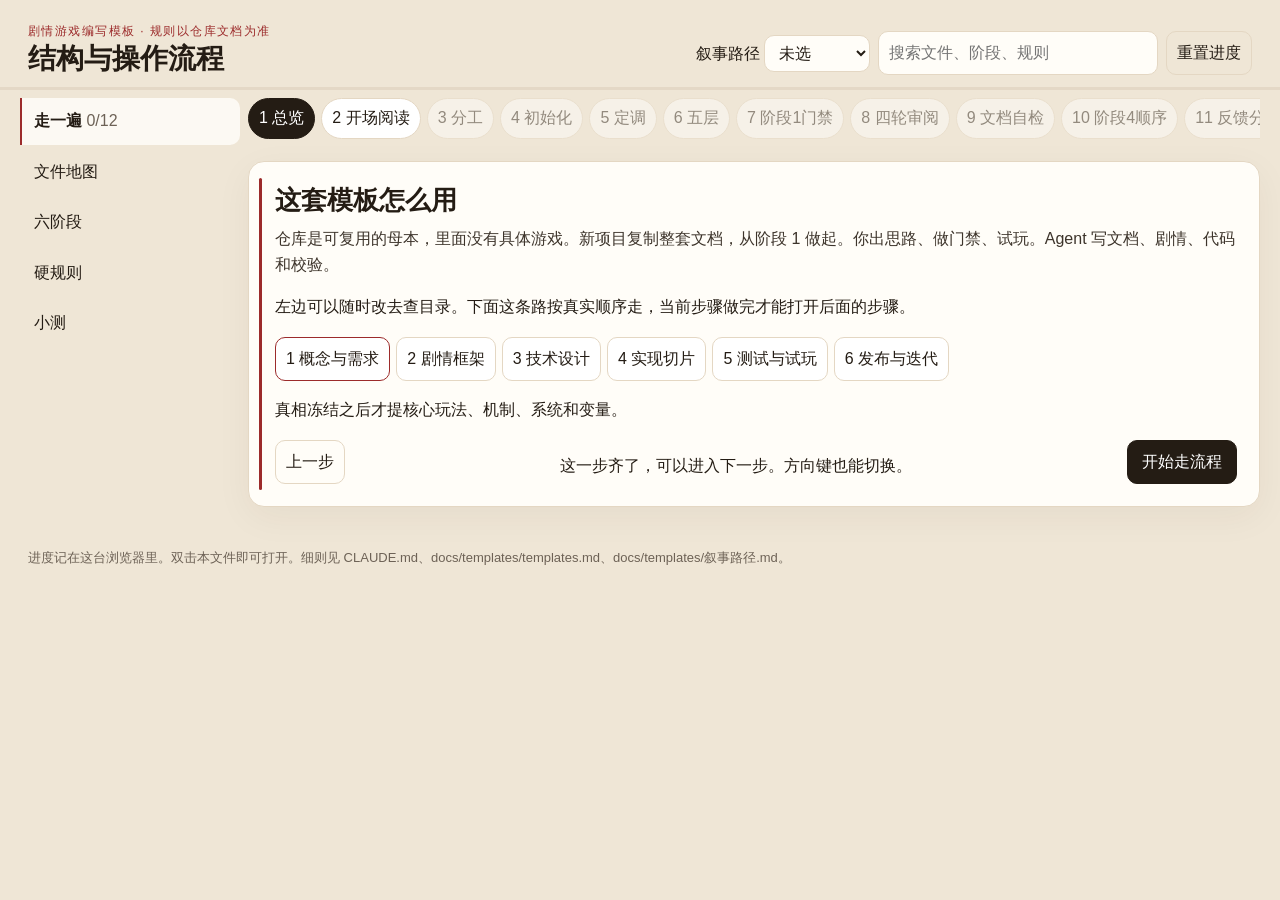
==== docs/workflow-guide.html @ 9aee067e "workflow-v2.11+v2.12+v3.0: 骨架图外置、审阅页裁决与母本引擎起步包 - v2.11 骨架图按叙事单位外置到 docs/skeleton/（ADR-0008） - v2.12 " ====
<!DOCTYPE html>
<html lang="zh-CN">
<head>
<meta charset="utf-8">
<meta name="viewport" content="width=device-width, initial-scale=1">
<title>编写模板 · 结构与操作流程</title>
<style>
  :root {
    --ink: #241c14;
    --muted: #6d6256;
    --red: #9c2b2b;
    --green: #1f4e46;
    --line: #e4d7c3;
    --paper: #fffdf8;
    --bg: #efe6d6;
    --bad: #f8ebe6;
    --ok: #e7f2ec;
  }
  * { box-sizing: border-box; }
  html { scroll-behavior: smooth; }
  body {
    margin: 0;
    color: var(--ink);
    font: 16px/1.65 "Segoe UI", "PingFang SC", "Microsoft YaHei", sans-serif;
    background: var(--bg);
  }
  button, input, select { font: inherit; color: inherit; }
  button { cursor: pointer; }
  :focus-visible { outline: 2px solid var(--red); outline-offset: 2px; }
  ::selection { background: #f0c9c2; }
  .app { min-height: 100vh; }
  header {
    display: flex; flex-wrap: wrap; gap: 16px 28px;
    align-items: flex-end; justify-content: space-between;
    padding: 22px 28px 12px;
  }
  .eyebrow { margin: 0; letter-spacing: .12em; font-size: 12px; color: var(--red); }
  h1 { margin: 0; font: 700 28px/1.2 "Palatino Linotype", "Songti SC", "SimSun", serif; }
  h2 { margin: 0 0 8px; font: 700 26px/1.3 "Palatino Linotype", "Songti SC", "SimSun", serif; }
  h3 { margin: 0 0 8px; font-size: 16px; }
  .tools { display: flex; flex-wrap: wrap; gap: 8px; align-items: center; position: relative; }
  .tools select, .tools input, .ghost, .map-tools input {
    background: var(--paper); border: 1px solid var(--line); border-radius: 10px; padding: 8px 10px;
  }
  .tools input { width: min(280px, 70vw); }
  .ghost { background: transparent; }
  #hits {
    position: absolute; right: 0; top: calc(100% + 6px); z-index: 5;
    width: min(420px, 86vw); background: var(--paper); border: 1px solid var(--line);
    border-radius: 12px; box-shadow: 0 12px 30px rgba(60,40,20,.08); padding: 6px;
  }
  #hits button { display: block; width: 100%; text-align: left; border: 0; background: transparent; border-radius: 8px; padding: 8px 10px; }
  #hits button:hover { background: #f6efe4; }
  #hits small { display: block; color: var(--muted); }
  .bar { height: 3px; background: #e4d8c6; }
  .bar > span { display: block; height: 100%; width: 0; background: var(--red); transition: width .3s ease; }
  .shell { display: grid; grid-template-columns: 220px 1fr; gap: 8px; padding: 8px 20px 40px; }
  nav { position: sticky; top: 8px; align-self: start; display: flex; flex-direction: column; gap: 4px; }
  nav button {
    text-align: left; background: transparent; border: 0; border-left: 2px solid transparent;
    padding: 10px 12px; border-radius: 0 10px 10px 0;
  }
  nav button.on { border-left-color: var(--red); background: rgba(255,253,248,.85); font-weight: 650; }
  nav button span { color: var(--muted); font-weight: 400; }
  main { min-width: 0; }
  .sheet {
    background: var(--paper); border: 1px solid var(--line); border-radius: 16px;
    padding: 22px 22px 22px 26px; position: relative;
    box-shadow: 0 10px 36px rgba(60,40,20,.05);
  }
  .sheet:before {
    content: ""; position: absolute; left: 10px; top: 16px; bottom: 16px; width: 3px;
    background: var(--red); border-radius: 2px;
  }
  .lead { color: #3d342b; margin-top: 0; }
  .pills { display: flex; gap: 6px; overflow: auto; padding-bottom: 8px; margin: 0 0 14px; }
  .pills button, .filters button, .mini {
    border: 1px solid var(--line); background: #fff; border-radius: 999px; padding: 6px 10px; white-space: nowrap;
  }
  .pills button.on { background: var(--ink); color: #fff; border-color: var(--ink); }
  .pills button.done { border-color: var(--green); }
  .pills button.lock { opacity: .45; }
  .board, .map, .phase, .route, .prio { display: grid; gap: 12px; }
  .board { grid-template-columns: repeat(3, 1fr); }
  .map { grid-template-columns: minmax(240px, 340px) 1fr; align-items: start; }
  .phase { grid-template-columns: 180px 1fr; align-items: start; }
  .route { grid-template-columns: 200px repeat(5, 1fr); }
  .prio { grid-template-columns: repeat(3, 1fr); }
  .col, .file-card, .detail, .round, .layer, .path, .rule, .qcard {
    border: 1px solid var(--line); border-radius: 12px; padding: 12px; background: #fff;
  }
  .col { min-height: 180px; }
  .col.over { outline: 2px dashed var(--red); }
  .chip { border: 1px dashed var(--line); border-radius: 10px; padding: 8px; margin: 8px 0; background: #fffdf8; }
  .chip.bad { background: var(--bad); border-style: solid; border-color: #e3b2a8; }
  .chip.ok { background: var(--ok); border-style: solid; border-color: #b7d4c8; }
  .chip p { margin: 0 0 6px; }
  .why { color: var(--red); font-size: 13px; }
  .paths { display: grid; grid-template-columns: repeat(3, 1fr); gap: 10px; }
  .path { text-align: left; width: 100%; }
  .path.on { border-color: var(--red); box-shadow: inset 0 0 0 1px var(--red); }
  .path b { display: block; font: 700 18px/1.3 "Palatino Linotype", "Songti SC", serif; margin-bottom: 4px; }
  .muted, small { color: var(--muted); }
  .row { display: flex; flex-wrap: wrap; gap: 8px; align-items: center; }
  .primary, .mini.on {
    background: var(--ink); color: #fff; border: 1px solid var(--ink); border-radius: 10px; padding: 8px 14px;
  }
  .primary:disabled { opacity: .4; cursor: not-allowed; }
  .foot { display: flex; justify-content: space-between; gap: 12px; align-items: center; margin-top: 16px; }
  .hint { margin: 8px 0 0; min-height: 1.6em; }
  .layers { display: flex; flex-direction: column; gap: 8px; margin: 12px 0; }
  .layer { display: grid; grid-template-columns: 1fr auto; gap: 8px; align-items: center; }
  .layer.lock { opacity: .55; }
  .layer.done { background: var(--ok); }
  .seal {
    width: 92px; height: 92px; border: 3px solid var(--red); color: var(--red); border-radius: 50%;
    display: flex; align-items: center; justify-content: center; font-weight: 800; letter-spacing: .14em;
    transform: rotate(-12deg); margin-left: auto;
  }
  .spine { display: flex; flex-direction: column; gap: 6px; }
  .spine button { text-align: left; border-radius: 10px; border: 1px solid var(--line); background: #fff; padding: 8px 10px; }
  .spine button.on { background: var(--ink); color: #fff; }
  pre, code { font-family: Consolas, "Cascadia Mono", monospace; font-size: 13px; }
  pre { background: #241c14; color: #f6efe4; padding: 12px; border-radius: 10px; overflow: auto; }
  .filebtn { display: block; width: 100%; text-align: left; border: 0; background: transparent; padding: 6px 4px; border-radius: 8px; }
  .filebtn.on { background: #f6efe4; }
  .group { margin-top: 8px; }
  .group > button { background: transparent; border: 0; padding: 4px 0; font-weight: 700; }
  ul { margin: 8px 0; padding-left: 1.2em; }
  .check { display: flex; gap: 8px; align-items: flex-start; margin: 8px 0; }
  .filters { display: flex; flex-wrap: wrap; gap: 6px; margin: 8px 0; }
  .filters button.on { background: var(--ink); color: #fff; }
  .rule { margin: 8px 0; }
  .rule button.head { width: 100%; text-align: left; background: transparent; border: 0; padding: 0; font-weight: 700; }
  .opt { display: block; width: 100%; text-align: left; margin: 6px 0; border-radius: 10px; border: 1px solid var(--line); background: #fff; padding: 8px 10px; }
  .opt.pick-ok { background: var(--ok); border-color: #b7d4c8; }
  .opt.pick-bad { background: var(--bad); border-color: #e3b2a8; }
  .peek { display: flex; flex-wrap: wrap; gap: 6px; }
  .peek button { border-radius: 10px; border: 1px solid var(--line); background: #fff; padding: 8px 10px; }
  .peek button.on { border-color: var(--red); }
  footer { padding: 0 28px 28px; color: var(--muted); font-size: 13px; }
  @media (max-width: 900px) {
    .shell, .board, .map, .phase, .route, .paths, .prio { grid-template-columns: 1fr; }
    nav { position: static; flex-direction: row; overflow: auto; }
    nav button { border-left: 0; border-bottom: 2px solid transparent; white-space: nowrap; }
    nav button.on { border-bottom-color: var(--red); }
  }
  @media (prefers-reduced-motion: reduce) {
    * { scroll-behavior: auto !important; transition: none !important; }
  }
</style>
</head>
<body>
<div class="app">
  <header>
    <div>
      <p class="eyebrow">剧情游戏编写模板 · 规则以仓库文档为准</p>
      <h1>结构与操作流程</h1>
    </div>
    <div class="tools">
      <label>叙事路径
        <select id="path">
          <option value="">未选</option>
          <option value="fixed">固定分支</option>
          <option value="open">开放世界</option>
          <option value="hybrid">混合型</option>
        </select>
      </label>
      <input id="q" type="search" placeholder="搜索文件、阶段、规则" autocomplete="off" aria-label="搜索">
      <div id="hits" hidden></div>
      <button class="ghost" id="reset" type="button">重置进度</button>
    </div>
  </header>
  <div class="bar" aria-hidden="true"><span id="bar"></span></div>
  <div class="shell">
    <nav aria-label="页面">
      <button type="button" data-view="walk">走一遍 <span id="walk-progress"></span></button>
      <button type="button" data-view="map">文件地图</button>
      <button type="button" data-view="phases">六阶段</button>
      <button type="button" data-view="rules">硬规则</button>
      <button type="button" data-view="quiz">小测</button>
    </nav>
    <main id="stage"></main>
  </div>
  <footer>进度记在这台浏览器里。双击本文件即可打开。细则见 CLAUDE.md、docs/templates/templates.md、docs/templates/叙事路径.md。</footer>
</div>
<noscript>
  <p>脚本关闭时仍可记住主干：复制仓库后先做初始化清单，再按「定调 → 真相 → 谜面 → 机制 → 系统 → 结局」过阶段 1，然后骨架四轮审阅、文档自检、技术设计、垂直切片、校验试玩、发布。剧情放 story/，引擎用母本预置的 engine.js（零构建，双击 index.html 即玩）。</p>
</noscript>
<script>
(function () {
  var KEY = "story-template-guide-v1";
  var STEPS = [
    { id: "intro", name: "总览" },
    { id: "boot", name: "开场阅读" },
    { id: "roles", name: "分工" },
    { id: "init", name: "初始化" },
    { id: "tone", name: "定调" },
    { id: "layers", name: "五层" },
    { id: "gate1", name: "阶段1门禁" },
    { id: "rounds", name: "四轮审阅" },
    { id: "audit", name: "文档自检" },
    { id: "build", name: "阶段4顺序" },
    { id: "route", name: "反馈分流" },
    { id: "close", name: "收尾" },
    { id: "done", name: "走完" }
  ];
  var BOOT = ["先读 CLAUDE.md", "再读 docs/00-project-state.md", "再读最近 1–3 篇会话日志", "最后只打开这次任务用到的文件"];
  var ROLE_ITEMS = [
    { id: "idea", text: "出思路，做门禁决策", who: "user" },
    { id: "play", text: "试玩，按「版本 / 喜欢 / 问题 / 期望 / 优先级」给反馈", who: "user" },
    { id: "gate", text: "确认草案之后才放行下一阶段", who: "user" },
    { id: "doc", text: "写文档、剧情文件，定制母本引擎", who: "agent" },
    { id: "val", text: "跑校验，记 ADR 和会话日志", who: "agent" },
    { id: "draft", text: "交草案、自评、门禁清单和待确认问题", who: "agent" }
  ];
  var INIT = [
    { id: "a", text: "删掉模板自带的会话日志和 ADR" },
    { id: "b", text: "按模板重置 docs/00-project-state.md" },
    { id: "c", text: "重置 CHANGELOG，只留一行「基于某版工作流模板初始化」" },
    { id: "d", text: "清空 memory/index.json。story、lore、src、tests 不留模板内容。skeleton 和 reviews 先不预填，review-board.html 留着" },
    { id: "e", text: "做完后删掉 CLAUDE.md 头部指向初始化清单的那句。dev / build 命令等阶段 3 再填" },
    { id: "f", text: "路径选定后再裁剪文档，只留所选路径。审阅、自检、审阅页那一节保留" },
    { id: "g", text: "重新 git init。母本的提交历史和标签不带走" }
  ];
  var PATHS = {
    fixed: { name: "固定分支", fit: "漏斗：前期探索，中期收束，后期集中 3–5 个结局。", use: "适合强因果、层层揭谜。", risk: "要盯住分支爆炸和忘了回收的伏笔。", scale: "首版 3 章 × 每章 15–20 节点，单周目 20–40 分钟。", extra: "阶段 2 交蓝图索引、分章骨架和伏笔台账。公共脊柱走完四轮。" },
    open: { name: "开放世界", fit: "区域网络。主线横穿各区，区域内自由走。", use: "适合能被到处观测的世界规则。", risk: "要盯住区域长得太像，以及图变成放射形或一条走廊。", scale: "首版 2–4 区域 × 每区域 15–30 节点，另加贯穿主线，单周目 40–60 分钟。", extra: "先写区域方案。骨架过目走第 3–4 轮。先用占位节点把全图走通。" },
    hybrid: { name: "混合型", fit: "固定分支骨架，加上可以慢慢打开的区域。", use: "适合主线因果清楚，同时又有几块能单独探索的地方。", risk: "骨架上的机制要先够用。不够时回到阶段 1 补派生，区域里另起机制会把设定拆散。", scale: "骨架按固定分支的默认规模，首批 1–2 个扩展区。", extra: "先让公共脊柱走完四轮，并标出扩展地图。区域卡要写明从哪个骨架节点长出来。" }
  };
  var FIT = {
    fixed: "真相若必须靠四处走动才能成立，固定分支会把这种观测收窄。两条都算结论：要么真相本来就是强因果，要么你接受这个风险并写进概念圣经。",
    open: "真相若是强线性、靠反转揭晓，玩家可能先走到终点。两条都算结论：要么真相适合被到处看到，要么你接受这个风险并写进概念圣经。",
    hybrid: "主线保持因果链，区域是切片。扩展时若骨架机制撑不住，回到阶段 1 补上派生来源。"
  };
  var LAYERS = [
    { id: "truth", name: "真相", text: "作者视角把因果讲完：实际发生了什么、谁在运作、什么被盖住。摘要 3–5 句。这一层冻结之后，才谈玩法。" },
    { id: "mystery", name: "谜面", text: "玩家以什么身份进来，开局知道什么、不知道什么，表象怎样误导。" },
    { id: "mech", name: "机制", text: "核心循环一句话。每条机制注明派生自真相的哪一要素。三个设计支柱都要能追溯回去。" },
    { id: "sys", name: "系统", text: "属性、好感、线索、时间、资源里，只留真正服务循环的。每个系统一句话理由，明确不做的也写上。" },
    { id: "end", name: "结局", text: "每个结局和真相是什么关系：揭露、共谋、误解或逃离。写上依赖哪些变量。" }
  ];
  var PHASES = [
    { id: 1, name: "概念与需求", out: ["docs/01-requirements.md 约束和决策索引", "docs/02-concept-bible.md 卖点、真相、支柱、结局"], say: "真相冻结之后才提核心玩法、机制、系统和变量。", gates: [
      { id: "sell", text: "能用一句话说清卖点" },
      { id: "order", text: "真相先于谜面和机制冻结" },
      { id: "pillar", text: "三个支柱都有剧情机制，且能追溯到真相" },
      { id: "path", text: "叙事路径已定，适配校验写进概念圣经" },
      { id: "bound", text: "内容边界写明" }
    ]},
    { id: 2, name: "剧情框架", out: ["docs/03-story-blueprint.md 只留结构合同", "docs/skeleton/ 节拍、职责、遭遇、装配", "story/variables.js 与 endings.js", "自检通过后才落地的剧情文件"], say: "这一阶段只定结构。正文留到阶段 4，实体长述留在 lore 卡。", gates: [
      { id: "reach", text: "结局都可达，没有死路和孤岛" },
      { id: "loop", text: "变量都有来源、变化、用途、结局条件" },
      { id: "choice", text: "关键选择有看得见的后果" },
      { id: "pace", text: "单周目节奏落在默认带宽里" },
      { id: "review", text: "四轮审阅定稿" },
      { id: "audit", text: "文档自检通过后才写剧情文件" }
    ]},
    { id: 3, name: "技术设计", out: ["docs/04-tech-design.md（含母本引擎定制：可选机制挂载、元字段、存档键）", "按本项目扩展 tests/story-validation/validate.js", "CLAUDE.md 里补上 dev / build 命令（零构建范式可省）"], say: "引擎用母本预置件，本阶段只做定制。架构要盖住数据流、存档版本和旧档迁移、部署步骤。大型依赖先确认再用。", gates: [
      { id: "arch", text: "架构图盖住产出清单和数据流" },
      { id: "schema", text: "引擎定制项逐一落点，校验脚本能跑通本项目剧情文件" },
      { id: "deploy", text: "部署平台和步骤已点名" },
      { id: "deps", text: "没有未经确认的大型依赖" }
    ]},
    { id: 4, name: "实现切片", out: ["docs/05-style-guide.md", "index.html / style.css 换肤定制", "一个可玩的垂直切片"], say: "顺序是：文档自检、冻结文风、换肤定制、做切片、试玩，然后再扩展。引擎不重写。", gates: [
      { id: "style", text: "文风指南已冻结" },
      { id: "slice", text: "垂直切片可玩" },
      { id: "cycle", text: "核心循环成立：阅读、选择、状态变化、新信息、再选择" }
    ]},
    { id: 5, name: "测试与试玩", out: ["tests/reports/ 里的校验记录", "按 P0 / P1 / P2 分流的反馈"], say: "校验全过，试玩没有逻辑断裂，再进入发布。", gates: [
      { id: "green", text: "自动校验全部通过" },
      { id: "p", text: "没有未处理的 P0 和 P1" },
      { id: "play", text: "试玩没有逻辑断裂" }
    ]},
    { id: 6, name: "发布与迭代", out: ["部署链接", "CHANGELOG.md", "冻结版本的 git 标签"], say: "新章节、新区域、新结局或新系统发布之后，回到阶段 5 收集反馈。", gates: [
      { id: "url", text: "部署链接可用" },
      { id: "log", text: "CHANGELOG 已更新" },
      { id: "tag", text: "该打的版本标签已打" }
    ]}
  ];
  var PATH_NOTE = {
    fixed: { 2: "另外要有伏笔台账 story/foreshadow.js。结局阈值先用图遍历算出单周目判据上限，再定数字。", 3: "校验脚本要能产出伏笔回收矩阵。", 4: "按章扩写。每章先出场景表，再写正文。埋下伏笔的当下就登记。", 5: "额外核对：每条伏笔有回收或显式红鲱鱼；选择注释和变量表一致；单周目判据上限不低于结局阈值。", 6: "新章节发布后回到阶段 5。" },
    open: { 2: "每区一份区域方案。图要先联通：死链 0、死胡同 0、连通块核心 1、核心区环秩至少 2。", 3: "写明全局触发器、过夜分支、位置三级（区域 / 地点 / 精确位置）。审计脚本以加载入口为文件清单，不把文件名写死。", 4: "按区域四步走：定位、骨架、主线、迭代。新区域要同时补上时间或过夜分支。", 5: "额外核对区域可达、占位 stub 有登记、过夜触发器覆盖已实装区域、差异矩阵和内容一致。", 6: "逐区扩展，每区发布后回到阶段 5。" },
    hybrid: { 2: "骨架先过固定分支的门禁，并在蓝图里留下扩展地图。区域遭遇写入 skeleton/region-名.md。", 3: "先满足固定分支的技术点。区域打开之后再补地图感知。", 4: "先完成骨架，再逐区走开放世界的四步。", 5: "骨架过固定分支清单，每个已扩展区域过开放世界清单。", 6: "区域扩展按混合型规则逐区进行，发布后回到阶段 5。" }
  };
  var ROUNDS = [
    { id: "r1", name: "第 1 轮 · 节拍条", pack: "6–8 拍。每拍两行：玩家在干什么；这一拍怕的是哪一件事。", choices: [
      { id: "b", ok: false, text: "把这一拍写成可以上线的正文", why: "正文属于阶段 4。这一轮只看拍的长短，以及相邻两拍是不是在怕同一件事。" },
      { id: "a", ok: true, text: "哪一拍过长、过短，或和邻拍怕的是同一件事", why: "对。本轮只判断节拍。" }
    ]},
    { id: "r2", name: "第 2 轮 · 职责表", pack: "地点一行职责，角色一行槽位，注明挂在哪一拍。角色不写小传。", choices: [
      { id: "a", ok: true, text: "删掉此人之后哪一拍会空；空不了就删掉这个槽位", why: "对。这一轮只判断职责还在不在。" },
      { id: "b", ok: false, text: "补全这个角色的身世小传", why: "小传不进骨架。实体长述以后写在 lore 卡。" }
    ]},
    { id: "r3", name: "第 3 轮 · 遭遇卡", pack: "一次一张：节拍、地点、槽位、一个决定、两个选项各改哪个变量。规则用编号引用。", choices: [
      { id: "b", ok: false, text: "把世界规则全文抄进这张卡", why: "规则全文在概念圣经或 lore。骨架只引用编号。" },
      { id: "a", ok: true, text: "留下、删掉、换到别的拍，或改这个决定的方向", why: "对。本轮只判断这张卡的去留和决定方向。" }
    ]},
    { id: "r4", name: "第 4 轮 · 装配核对", pack: "确认过的卡写进该章或该区的装配图。跨章、跨区的边写进 skeleton/index.md。", choices: [
      { id: "b", ok: false, text: "重新讨论一句话卖点", why: "卖点属于阶段 1。这一轮只核对装配有没有装错。" },
      { id: "a", ok: true, text: "哪张卡装错了拍，哪条选择和已经确认的卡不一致", why: "对。本轮只做装配核对。" }
    ]}
  ];
  var ORDER_OK = ["doc", "style", "engine", "slice", "play", "expand"];
  var ORDER_LABEL = {
    doc: "文档自检（叙事路径.md §6.2）",
    style: "冻结文风指南",
    engine: "换肤定制引擎",
    slice: "做首个垂直切片",
    play: "你来试玩",
    expand: "再扩展章节或区域"
  };
  var ROUTES = [
    { id: "a", text: "卖点一句话说不清", stage: "1" },
    { id: "b", text: "第二章的选择看不出后果", stage: "2" },
    { id: "c", text: "存档要不要多槽位，设计还没定", stage: "3" },
    { id: "d", text: "对白口吻和文风指南不一致", stage: "4" },
    { id: "e", text: "校验报告里有死路节点", stage: "5" },
    { id: "f", text: "想把首版从 3 章加到 8 章", stage: "1" }
  ];
  var PRIOS = [
    { id: "a", text: "选项点了没有反应，这一章进行不下去", p: "P0", say: "P0 马上修。" },
    { id: "b", text: "这一章偏拖，但能玩完，本轮应该改", p: "P1", say: "P1 放进当前这一轮。" },
    { id: "c", text: "希望以后能看一张历程图鉴", p: "P2", say: "P2 记进待办。" }
  ];
  var LEVELS = [
    { name: "L0 风味", desc: "只改说法。状态不变，后面的路也不变。" },
    { name: "L1 即时", desc: "当场有反馈。离开这个节点就不留痕。" },
    { name: "L2 变量", desc: "改一个变量。变量表里写上来源、变化、用途、结局条件。" },
    { name: "L3 解锁", desc: "后面有一段内容因为这次选择才出现。" },
    { name: "L4 结局", desc: "这次选择参与结局分歧。" }
  ];
  var LOOPS = [
    { id: "src", name: "来源", desc: "哪个节点、哪次选择让它出现。" },
    { id: "chg", name: "变化", desc: "onEnter 直改或 { set / add / mul }，登记进 changes 节点列表。" },
    { id: "use", name: "用途", desc: "后面哪段剧情会读它。" },
    { id: "end", name: "结局条件", desc: "endings.js 里哪条结局用它做判断。" }
  ];
  var RULES = [
    { id: "split", title: "剧情和引擎分开", body: "剧情放在 story/ 的 .js 对象字面量里，按章、幕或区域分文件。引擎只解析和运行。节点可以有行内注释和少量路由函数，数据仍要能被校验脚本加载。" },
    { id: "order", title: "先概念，再结构，后文本", body: "结构没冻结，不扩写全文。阶段 1 内部先真相，后玩法。" },
    { id: "slice", title: "先做一个能玩的切片", body: "固定分支和混合型先做第一章骨架。开放世界先做一个区域。核心循环成立之后再扩展。" },
    { id: "gate", title: "每阶段都有门禁", body: "Agent 交草案、自评、门禁清单和待确认问题。你确认之后才进入下一阶段。" },
    { id: "route", title: "反馈按阶段分流", body: "概念和范围回阶段 1，结构调整回阶段 2，系统交互回阶段 3，对白回阶段 4，漏洞和校验回阶段 5。一次反馈改一处，不把几层混在同一次修改里。" },
    { id: "id", title: "节点只写实体 ID", body: "角色、地点写成 char_xx、loc_xx。展示名放在实体卡或 characters.js。" },
    { id: "log", title: "改动写进 CHANGELOG", body: "每次修改更新 CHANGELOG.md。冻结版本打 git 标签，例如 v0.1-concept。" },
    { id: "draft", title: "新设定先标 draft", body: "你确认之后升为 frozen。和已经冻结的设定冲突时停下，列出冲突表，由你裁决，裁决记入 ADR。" },
    { id: "budget", title: "CLAUDE.md 保持短", body: "上限大约 150 行。新规则写进 docs/，总纲里留一行指针。" }
  ];
  var FILES = [
    { id: "claude", path: "CLAUDE.md", group: "总纲", phases: ["all"], keys: "总纲 门禁 会话", what: "协作总纲。每会话开始先读。", more: "上限大约 150 行。阶段规则的细节在 docs/templates/。" },
    { id: "changelog", path: "CHANGELOG.md", group: "总纲", phases: ["all", "6"], keys: "版本", what: "每次修改都记一笔。", more: "新项目初始化时清空，只留一行基于哪一版模板。" },
    { id: "guide", path: "docs/workflow-guide.html", group: "总纲", phases: ["all"], keys: "说明页 本页", what: "就是现在这份说明。", more: "双击用浏览器打开。进度存在本地，不写回仓库。" },
    { id: "state", path: "docs/00-project-state.md", group: "阶段产出", phases: ["all"], keys: "状态 冻结", what: "当前阶段、版本、已冻结、待确认、下一步。", more: "会话开始要读，会话结束要写回。" },
    { id: "req", path: "docs/01-requirements.md", group: "阶段产出", phases: ["1"], keys: "需求 定调", what: "只放约束和决策索引。", more: "设计正文放进概念圣经，同一设定只留一个主文件。" },
    { id: "bible", path: "docs/02-concept-bible.md", group: "阶段产出", phases: ["1"], keys: "真相 支柱 卖点", what: "概念圣经。真相摘要放在篇首。", more: "含叙事路径和真相适配校验的结论。" },
    { id: "blue", path: "docs/03-story-blueprint.md", group: "阶段产出", phases: ["2"], keys: "蓝图 结构合同", what: "阶段 2 的结构合同。", more: "节拍、职责、遭遇、装配图不写在这里，它们在 docs/skeleton/。" },
    { id: "tech", path: "docs/04-tech-design.md", group: "阶段产出", phases: ["3"], keys: "架构 存档", what: "架构、数据模型、母本引擎定制、界面、存档、部署、测试策略。", more: "存档要写格式版本号和旧档怎么迁移；引擎定制含挂载、元字段、存档键。" },
    { id: "style", path: "docs/05-style-guide.md", group: "阶段产出", phases: ["4"], keys: "文风 对白", what: "一页文风指南。扩写和换会话续写都按它对齐。", more: "阶段 4 扩写正文之前冻结。" },
    { id: "skel-i", path: "docs/skeleton/index.md", group: "骨架与审阅", phases: ["2"], keys: "跨章 跨区", what: "只记跨章或跨区的边。", more: "出现第一条跨单位跳转时才建。单位内部的跳转留在各章、各区自己的装配图。" },
    { id: "skel-ch", path: "docs/skeleton/chN-短名.md", group: "骨架与审阅", phases: ["2"], keys: "节拍 职责 遭遇 装配", what: "固定分支的一章，或混合型公共脊柱的一章。", more: "四段都写：节拍条、职责表、遭遇卡、装配图。N 和剧情文件的章号一致。" },
    { id: "skel-r", path: "docs/skeleton/region-名.md", group: "骨架与审阅", phases: ["2"], keys: "区域骨架", what: "开放世界或混合型扩展区的遭遇和装配。", more: "定位和差异声明留在区域方案。这个区若有自己的公共脊柱，四段都写。" },
    { id: "tpl", path: "docs/templates/templates.md", group: "骨架与审阅", phases: ["all"], keys: "模板 节点 schema 变量", what: "共享模板：状态、日志、ADR、节点、变量、结局、初始化清单、引擎接口。", more: "推进一律 choices：单选项即线性，多选项同目标是风味；无 choices 即终点。" },
    { id: "narr", path: "docs/templates/叙事路径.md", group: "骨架与审阅", phases: ["all"], keys: "开放世界 固定分支 混合 四轮 自检", what: "三条叙事路径在阶段 2–6 的单一规则来源。", more: "审阅、自检、审阅页在 §6，三条路径都保留。" },
    { id: "board", path: "docs/templates/review-board.html", group: "骨架与审阅", phases: ["2", "5"], keys: "审阅页 标注", what: "成批裁决的空壳。", more: "复制到 docs/reviews/ 再填 JSON。母本里这份壳要留着。" },
    { id: "reviews", path: "docs/reviews/", group: "骨架与审阅", phases: ["2", "5"], keys: "标注 json", what: "某一次审阅页和导出的标注。", more: "需要裁决的矛盾或剧情 bug 达到 3 条才生成。1–2 条在对话里问。" },
    { id: "regions", path: "docs/regions/区域方案-名.md", group: "骨架与审阅", phases: ["2"], keys: "入口契约 差异", what: "开放世界或混合型的单区方案。", more: "含定位、差异声明、入口契约。场景清单只留一行，指向骨架文件。" },
    { id: "adr", path: "docs/decisions/ADR-*.md", group: "骨架与审阅", phases: ["all"], keys: "决策 否决", what: "重要决策和被否决的方案。", more: "和冻结设定冲突时，裁决记在这里。" },
    { id: "sessions", path: "docs/sessions/", group: "骨架与审阅", phases: ["all"], keys: "会话日志", what: "一次会话做了什么、你拍了什么、还剩什么。", more: "文件名 YYYY-MM-DD-NN-主题.md。会话结束时写。" },
    { id: "index", path: "memory/index.json", group: "记忆", phases: ["all"], keys: "索引 实体", what: "实体 ID 指向文件、状态和摘要。", more: "先查索引再新建。同一设定只有一个主文件。" },
    { id: "lore", path: "lore/**/*.yaml", group: "记忆", phases: ["1", "4"], keys: "角色 地点 事件", what: "角色、地点、事件卡。设定变多时才建。", more: "阶段 5 会核对索引和卡的状态是否一致。" },
    { id: "vars", path: "story/variables.js", group: "剧情与代码", phases: ["2", "5"], keys: "变量 闭环 双层", what: "变量对账表。每项都要闭环。", more: "运行时初值在 00core.js 的 _variables，本表给校验对账。语义写在 desc，值域写 min / max。" },
    { id: "endings", path: "story/endings.js", group: "剧情与代码", phases: ["2", "5"], keys: "结局", what: "结局条件的唯一主文件。", more: "蓝图只做索引，条件不在蓝图里重写一遍。" },
    { id: "chars", path: "story/characters.js", group: "剧情与代码", phases: ["2"], keys: "角色名", what: "展示名和实体 ID 的对照。", more: "节点里写 char_xx。界面要显示的名字放在这里。" },
    { id: "fore", path: "story/foreshadow.js", group: "剧情与代码", phases: ["2", "4", "5"], keys: "伏笔 红鲱鱼", what: "固定分支和混合型的伏笔台账。", more: "埋下时登记，收回时改状态。刻意不回收的标 herring，并写明意图。" },
    { id: "nodes", path: "story/*.js", group: "剧情与代码", phases: ["2", "4"], keys: "节点 next choices", what: "剧情节点。自检通过之后才从骨架落地。", more: "允许行内注释：伏笔、选择影响、文件头结构图。" },
    { id: "engine", path: "engine.js · index.html · style.css", group: "剧情与代码", phases: ["3", "4"], keys: "引擎 起步包 零构建", what: "母本预置参考引擎（ADR-0010），源自 930 实战。", more: "零构建，双击 index.html 即玩。项目机制在 story 层实现，不改引擎核心；接口速查见 templates.md §14。" },
    { id: "val", path: "tests/story-validation/validate.js", group: "剧情与代码", phases: ["2", "3", "5"], keys: "校验 死路 节奏", what: "母本自带的校验：schema、图遍历、节奏粗检。", more: "阶段 2 起可以跑。阶段 3 按项目加规则。阶段 5 全量跑，并把报告放进 tests/reports/。" },
    { id: "mini", path: "tests/story-validation/fixtures/mini", group: "剧情与代码", phases: ["3", "5"], keys: "冒烟", what: "一份应该全绿的迷你样例。", more: "用来确认校验脚本本身还能跑。" }
  ];
  var GROUPS = ["总纲", "阶段产出", "骨架与审阅", "记忆", "剧情与代码"];
  var CONCEPTS = [
    { id: "c-rounds", title: "四轮审阅", sub: "节拍、职责、遭遇、装配", view: "walk", stepId: "rounds", phase: 2 },
    { id: "c-layers", title: "阶段 1 五层", sub: "真相到结局", view: "walk", stepId: "layers", phase: 1 },
    { id: "c-audit", title: "文档自检", sub: "满 3 条做审阅页", view: "walk", stepId: "audit", phase: 2 },
    { id: "c-route", title: "反馈分流", sub: "改动回到对应阶段", view: "walk", stepId: "route", phase: 1 },
    { id: "c-rules", title: "九条硬规则", sub: "全程有效", view: "rules" },
    { id: "c-map", title: "文件地图", sub: "仓库里各文件何时出现", view: "map" },
    { id: "c-quiz", title: "小测", sub: "六题", view: "quiz" },
    { id: "c-phases", title: "六阶段", sub: "产出和门禁", view: "phases" }
  ];
  var QUIZ = [
    { q: "真相还没冻结时，核心玩法放在哪一层谈？", options: ["放在真相层一起定", "等真相冻结之后，到机制层再谈"], a: 1, why: "玩法从真相派生。真相层先把因果讲完。" },
    { q: "需要你裁决、又不能用冻结文档压过草案的矛盾，达到几条才做审阅页？", options: ["1 条就做", "3 条", "全部留到阶段 5"], a: 1, why: "1–2 条在对话里问完，写进会话日志。满 3 条复制审阅页。" },
    { q: "装配图放在哪里？", options: ["写满在 03-story-blueprint.md", "docs/skeleton/ 按章或按区域", "写进引擎代码"], a: 1, why: "蓝图只留结构合同。跨单位的边另外写在 skeleton/index.md。" },
    { q: "剧情节点怎样指向一个角色？", options: ["把中文名写死在节点里", "写实体 ID，例如 char_xx"], a: 1, why: "名字放在实体卡或 characters.js。节点只引用 ID。" },
    { q: "阶段 4 开工时，第一件事是？", options: ["先重写引擎", "先做文档自检", "先把第一章正文扩完"], a: 1, why: "顺序是文档自检、文风指南、换肤定制、垂直切片、试玩。引擎是预置的，不重写。" },
    { q: "会话结束时，你说出哪一句，Agent 才写回记忆并提交？", options: ["保存一下", "结束会话，写回记忆并提交", "提交并推送到远程"], a: 1, why: "写回的是项目状态、会话日志、索引和 CHANGELOG，然后 git 提交。冻结版本再打标签。" }
  ];
  var NODE_DEMO = {
    next: '{\n  "ch1_03": {\n    text: "……",\n    choices: [\n      { text: "往前走", nextScene: "ch1_04" }   // 单选项＝线性推进\n    ]\n  }\n}',
    choices: '{\n  "ch1_08": {\n    text: "……",\n    choices: [\n      // 选择影响：拦住 → trust_xx+1（E3 判据）\n      { text: "拦住", effect: { add: { trust_xx: 1 } },\n        nextScene: "ch1_09" },\n      { text: "让开", nextScene: "ch1_10" }\n    ]\n  }\n}',
    ending: '{\n  "结局_真相": {\n    text: "……—— 结局：真相"\n    // 没有 choices 即终点，\n    // ID 以「结局」开头，\n    // 并被 endings.js 收为入口\n}'
  };
  var CMD = "node tests/story-validation/validate.js";
  var CMD_MINI = "node tests/story-validation/validate.js tests/story-validation/fixtures/mini";

  function fresh() {
    var groups = {};
    GROUPS.forEach(function (g) { groups[g] = true; });
    return {
      v: 1, view: "walk", step: 0, path: "", toneSeen: false, boot: 0,
      roles: {}, init: {}, layers: {}, fit: false, trap: "", layerMsg: "",
      ticks: {}, rounds: {}, rework: "", roundCursor: 0,
      auditN: 1, auditSeen3: false, auditOk: false,
      order: ["expand", "engine", "style", "play", "doc", "slice"],
      routes: {}, routePick: "",
      prio: {}, prioPick: "",
      closed: false, blocked: "",
      phase: 1, level: 2, loop: {}, loopLast: "", nodeMode: "choices",
      file: "claude", phaseFilter: "all", mapQuery: "", groups: groups, rule: "split",
      quiz: { n: 0, pick: null, score: 0, over: false }
    };
  }
  function normalize(raw) {
    var base = fresh();
    if (!raw || raw.v !== 1) return base;
    Object.keys(base).forEach(function (k) {
      if (raw[k] === undefined) return;
      if (base[k] && typeof base[k] === "object" && !Array.isArray(base[k])) base[k] = Object.assign(base[k], raw[k]);
      else base[k] = raw[k];
    });
    if (!Array.isArray(base.order) || base.order.length !== ORDER_OK.length) base.order = fresh().order;
    if (["walk", "map", "phases", "rules", "quiz"].indexOf(base.view) < 0) base.view = "walk";
    if (base.step < 0 || base.step >= STEPS.length) base.step = 0;
    GROUPS.forEach(function (g) { if (base.groups[g] === undefined) base.groups[g] = true; });
    return base;
  }
  function load() {
    try { return normalize(JSON.parse(localStorage.getItem(KEY))); }
    catch (e) { return fresh(); }
  }
  var S = load();
  var forceTop = false;
  function save() { localStorage.setItem(KEY, JSON.stringify(S)); }
  function esc(s) {
    return String(s).replace(/[&<>"']/g, function (c) {
      return { "&": "&amp;", "<": "&lt;", ">": "&gt;", '"': "&quot;", "'": "&#39;" }[c];
    });
  }
  function fileById(id) { return FILES.filter(function (f) { return f.id === id; })[0]; }
  function stepReady(id) {
    if (id === "intro") return true;
    if (id === "done") return stepReady("close");
    if (id === "boot") return S.boot >= BOOT.length;
    if (id === "roles") return ROLE_ITEMS.every(function (it) { return S.roles[it.id] === it.who; });
    if (id === "init") return INIT.every(function (it) { return !!S.init[it.id]; });
    if (id === "tone") return !!S.path && S.toneSeen;
    if (id === "layers") return LAYERS.every(function (L) { return !!S.layers[L.id]; }) && S.fit;
    if (id === "gate1") return PHASES[0].gates.every(function (g) { return !!S.ticks["1:" + g.id]; });
    if (id === "rounds") return ROUNDS.every(function (r) {
      var c = r.choices.filter(function (x) { return x.id === S.rounds[r.id]; })[0];
      return c && c.ok;
    }) && S.rework === "beat";
    if (id === "audit") return S.auditOk && S.auditSeen3;
    if (id === "build") return ORDER_OK.every(function (id2, i) { return S.order[i] === id2; });
    if (id === "route") return ROUTES.every(function (r) { return S.routes[r.id] === r.stage; });
    if (id === "close") return !!S.closed;
    return false;
  }
  function canOpen(i) {
    for (var k = 0; k < i; k++) if (!stepReady(STEPS[k].id)) return false;
    return true;
  }
  function clampStep() {
    var blocked = -1;
    for (var i = 0; i < STEPS.length; i++) if (!stepReady(STEPS[i].id)) { blocked = i; break; }
    var max = blocked === -1 ? STEPS.length - 1 : blocked;
    if (S.step > max) S.step = max;
  }
  function doneCount() {
    return STEPS.filter(function (s) { return s.id !== "intro" && stepReady(s.id); }).length;
  }
  function hintFor(id) {
    if (stepReady(id) && id !== "done") return "这一步齐了，可以进入下一步。方向键也能切换。";
    if (id === "boot") return "按从上到下的顺序点。点错会停在当前这一份。";
    if (id === "roles") return "每一项放到对的一边。可以拖，也可以点按钮。";
    if (id === "init") return "七项都勾上，表示新项目复制之后你记得先做这些。";
    if (id === "tone") return S.path ? "看完这三种路径的卡片，再继续。" : "先选定一种叙事路径。";
    if (id === "layers") {
      for (var i = 0; i < LAYERS.length; i++) if (!S.layers[LAYERS[i].id]) return "从真相开始逐层确认。页上那个提前提问的按钮可以随时试。";
      return "两种适配结论都算数，选一个写进概念圣经。";
    }
    if (id === "gate1") return "五项门禁都勾上。这些勾选和「六阶段」里的阶段 1 是同一份。";
    if (id === "rounds") return "每一轮只选该轮要你回答的那一句，最后选对返工范围。";
    if (id === "audit") return "把条数加到 3，看审阅页在什么时候出现，再点「记下了」。";
    if (id === "build") return "排成阶段 4 的开工顺序。可以拖动，也可以上移下移。";
    if (id === "route") return "先点一条反馈，再点它该回的阶段。范围变化回到阶段 1。";
    if (id === "close") return "点那句收尾口令。Agent 才会写回记忆并提交。";
    return "";
  }
  function layerUnlocked(id) {
    var idx = 0;
    LAYERS.forEach(function (L, i) { if (L.id === id) idx = i; });
    if (idx === 0) return true;
    return !!S.layers[LAYERS[idx - 1].id];
  }
  function trapHtml() {
    if (S.trap === "block") return "<p class='why'>真相还没冻结。这一问先停，玩法要等因果链写完再派生。</p>";
    if (S.trap === "mystery") return "<p class='why'>真相已经过了。下一层是谜面。机制等谜面确认后再问。</p>";
    if (S.trap === "ok") return "<p class='why' style='color:var(--green)'>可以问了。每条机制写清它从真相的哪一要素派生。</p>";
    return "";
  }
  function auditText() {
    if (S.auditN >= 3) return "达到 3 条：复制 review-board.html 到 docs/reviews/，做成审阅页。你逐条标「要改 / 不用改 / 以后再改」并导出 JSON。Agent 只读那份 JSON 再改文件。标注里还有未看的，或「要改」还没落地，自检就不算过。";
    return "目前是 " + S.auditN + " 条：在对话里问完，写进当次会话日志，不另做审阅页。";
  }
  function pathNote(phase) {
    if (!S.path) return "页眉或「定调」里选定叙事路径之后，这里会换成该路径在这一阶段要多做的事。";
    return PATHS[S.path].name + "：" + (PATH_NOTE[S.path][phase] || "这一阶段三条路径的要求相同。");
  }
  function visibleFiles() {
    var q = S.mapQuery.trim().toLowerCase();
    return FILES.filter(function (f) {
      if (S.phaseFilter !== "all" && f.phases.indexOf(S.phaseFilter) < 0) return false;
      if (!q) return true;
      return (f.path + f.what + f.more + f.keys).toLowerCase().indexOf(q) >= 0;
    });
  }
  function mapItemsHtml() {
    var vis = visibleFiles();
    return GROUPS.map(function (g) {
      var items = vis.filter(function (f) { return f.group === g; });
      if (!items.length) return "";
      var open = S.groups[g] !== false;
      return "<div class='group'><button type='button' data-act='group' data-g='" + esc(g) + "'>" + (open ? "▾ " : "▸ ") + esc(g) + "</button>" +
        (open ? items.map(function (f) {
          return "<button type='button' class='filebtn" + (f.id === S.file ? " on" : "") + "' data-act='file' data-id='" + f.id + "'>" + esc(f.path) + "</button>";
        }).join("") : "") + "</div>";
    }).join("");
  }
  function fileDetailHtml() {
    var f = fileById(S.file) || FILES[0];
    var extra = "";
    if (f.id === "nodes") {
      extra = "<div class='row'>" +
        ["next", "choices", "ending"].map(function (m) {
          var label = { next: "推进（单选项）", choices: "选项 choices", ending: "结局入口" }[m];
          return "<button type='button' class='mini" + (S.nodeMode === m ? " on" : "") + "' data-act='nodemode' data-mode='" + m + "'>" + label + "</button>";
        }).join("") + "</div><pre>" + esc(NODE_DEMO[S.nodeMode] || NODE_DEMO.choices) + "</pre>" +
        "<p class='muted'>进入条件写在 conditions。两个跳转字段都空时，这个节点就是结局入口。</p>";
    }
    if (f.id === "val") {
      extra = "<pre>" + esc(CMD + "\n" + CMD_MINI) + "</pre><button type='button' class='mini' data-act='copy' data-copy='" + esc(CMD) + "'>复制校验命令</button>";
    }
    if (f.id === "vars") {
      extra = "<p><button type='button' class='mini' data-act='jump' data-view='phases' data-phase='2'>去六阶段里点亮四项闭环</button></p>";
    }
    return "<h3>" + esc(f.path) + "</h3><p>" + esc(f.what) + "</p><p>" + esc(f.more) + "</p>" +
      "<p class='muted'>相关阶段：" + esc(f.phases.indexOf("all") >= 0 ? "全程" : f.phases.map(function (p) { return "阶段 " + p; }).join("、")) + "</p>" + extra;
  }
  function roleChip(it) {
    var who = S.roles[it.id] || "";
    var bad = who && who !== it.who;
    var why = bad ? (who === "user" ? "这件由 Agent 做。" : "这件由你拍板。") : "";
    return "<article class='chip" + (bad ? " bad" : who ? " ok" : "") + "' draggable='true' data-role-id='" + it.id + "'><p>" + esc(it.text) + "</p><span class='row'>" +
      "<button type='button' class='mini' data-act='role' data-id='" + it.id + "' data-who='user'>你</button>" +
      "<button type='button' class='mini' data-act='role' data-id='" + it.id + "' data-who='agent'>Agent</button>" +
      "<button type='button' class='mini' data-act='role' data-id='" + it.id + "' data-who='pool'>拿回</button></span>" +
      (why ? "<p class='why'>" + esc(why) + "</p>" : "") + "</article>";
  }
  function pillsHtml() {
    return "<div class='pills'>" + STEPS.map(function (s, i) {
      var cls = (i === S.step ? " on" : "") + (stepReady(s.id) && i !== S.step ? " done" : "") + (canOpen(i) ? "" : " lock");
      return "<button type='button' class='" + cls + "' data-act='goto' data-step='" + i + "'>" + (i + 1) + " " + esc(s.name) + "</button>";
    }).join("") + "</div>";
  }
  function walkHtml() {
    var id = STEPS[S.step].id;
    var body = "";
    if (id === "intro") {
      body = "<h2>这套模板怎么用</h2><p class='lead'>仓库是可复用的母本，里面没有具体游戏。新项目复制整套文档，从阶段 1 做起。你出思路、做门禁、试玩。Agent 写文档、剧情、代码和校验。</p>" +
        "<p>左边可以随时改去查目录。下面这条路按真实顺序走，当前步骤做完才能打开后面的步骤。</p>" +
        "<div class='peek'>" + PHASES.map(function (p) {
          return "<button type='button' class='" + (S.phase === p.id ? "on" : "") + "' data-act='peek' data-phase='" + p.id + "'>" + p.id + " " + esc(p.name) + "</button>";
        }).join("") + "</div><p>" + esc(PHASES.filter(function (p) { return p.id === S.phase; })[0].say) + "</p>";
    } else if (id === "boot") {
      body = "<h2>每次开工先读这四份</h2><p class='lead'>读完用几句话复述：当前阶段、已经冻结的内容、还待确认的问题、这次要做的事。你确认之后，Agent 再开工。</p>" +
        BOOT.map(function (t, i) {
          var cls = i < S.boot ? "ok" : "";
          return "<button type='button' class='opt " + cls + "' data-act='boot' data-n='" + i + "'>" + (i < S.boot ? "已读 · " : "") + esc(t) + "</button>";
        }).join("") +
        (S.boot >= BOOT.length ? "<p>四份按顺序过了一遍。复述完再动手。</p>" : "<p class='muted'>现在要点第 " + (S.boot + 1) + " 份。" + (S.bootMsg ? " " + esc(S.bootMsg) : "") + "</p>");
    } else if (id === "roles") {
      var cols = { pool: "", user: "", agent: "" };
      ROLE_ITEMS.forEach(function (it) {
        var who = S.roles[it.id];
        cols[who === "user" || who === "agent" ? who : "pool"] += roleChip(it);
      });
      body = "<h2>谁做什么</h2><p class='lead'>你不写代码、不改配置。Agent 不替你做门禁确认。</p><div class='board'>" +
        "<div class='col' data-drop='pool'><h3>待归类</h3>" + (cols.pool || "<p class='muted'>都分完了</p>") + "</div>" +
        "<div class='col' data-drop='user'><h3>你来做</h3>" + cols.user + "</div>" +
        "<div class='col' data-drop='agent'><h3>Agent 来做</h3>" + cols.agent + "</div></div>";
    } else if (id === "init") {
      body = "<h2>复制之后先清场</h2><p class='lead'>清单在 templates.md §9。勾选表示你记得，不是这台机器已经做过。</p>" +
        INIT.map(function (it) {
          return "<label class='check'><input type='checkbox' data-act='init' data-id='" + it.id + "'" + (S.init[it.id] ? " checked" : "") + "> <span>" + esc(it.text) + "</span></label>";
        }).join("") +
        "<p class='muted'>全仓用 UTF-8 和 LF。定调选定路径之后才裁剪文档，初始化当时不裁。</p>";
    } else if (id === "tone") {
      body = "<h2>定调时选定叙事路径</h2><p class='lead'>三条里选一条。真相冻结之后再做一次适配校验，结论写进概念圣经。</p><div class='paths'>" +
        Object.keys(PATHS).map(function (k) {
          var p = PATHS[k];
          return "<button type='button' class='path" + (S.path === k ? " on" : "") + "' data-act='path' data-path='" + k + "'><b>" + esc(p.name) + "</b><span>" + esc(p.fit) + "</span><br><span class='muted'>" + esc(p.use) + "</span><br><span>" + esc(p.risk) + "</span><br><span class='muted'>" + esc(p.scale) + "</span></button>";
        }).join("") + "</div>" +
        (S.path ? "<p>选定之后，这一路径在阶段 2 的要点：" + esc(PATHS[S.path].extra) + " 网页上共性要有历史、存档、回溯、多周目、成就。开放世界另外要位置和地图感知，放到阶段 3 定。</p>" : "");
    } else if (id === "layers") {
      body = "<h2>阶段 1 按层往下问</h2><p class='lead'>定调已经在上一步完成。上层得到你的确认之后，才问下一层。你主动先聊后面的层可以先记下来，问完仍回到当前层。</p><div class='layers'>" +
        LAYERS.map(function (L) {
          var open = layerUnlocked(L.id);
          var done = !!S.layers[L.id];
          return "<article class='layer" + (done ? " done" : open ? "" : " lock") + "'><div><b>" + esc(L.name) + "</b><p>" + esc(L.text) + "</p></div><div>" +
            (done ? "<button type='button' class='mini' data-act='unlayer' data-id='" + L.id + "'>撤回本层及之后</button>" : "<button type='button' class='primary' data-act='layer' data-id='" + L.id + "'" + (open ? "" : " disabled") + ">确认这一层</button>") +
            "</div></article>";
        }).join("") + "</div>" +
        (S.layerMsg ? "<p class='why'>" + esc(S.layerMsg) + "</p>" : "") +
        "<button type='button' class='ghost' data-act='trap'>现在就问：核心玩法是什么？</button>" + trapHtml() +
        (S.layers.truth ? "<div class='detail'><h3>真相适配</h3><p>" + esc(FIT[S.path] || FIT.fixed) + "</p><div class='row'><button type='button' class='mini" + (S.fit ? " on" : "") + "' data-act='fit'>这个结论我接受，写进概念圣经</button></div></div>" : "") +
        "<p class='muted'>已经拍板的层只记决定，最多再留 1 个对照方案。你说要商量时，才并列 3 个方案并自评。你若先抛出一个玩法，先反推什么样的真相必然会生出这个玩法。</p>";
    } else if (id === "gate1") {
      var g = PHASES[0];
      body = "<h2>阶段 1 门禁</h2><p class='lead'>五项都成立，才进入剧情框架。勾选会同步到「六阶段」。</p>" +
        g.gates.map(function (item) {
          var k = "1:" + item.id;
          return "<label class='check'><input type='checkbox' data-act='tick' data-id='" + k + "'" + (S.ticks[k] ? " checked" : "") + "> <span>" + esc(item.text) + "</span></label>";
        }).join("");
    } else if (id === "rounds") {
      var cursor = 0;
      for (; cursor < ROUNDS.length; cursor++) {
        var picked = ROUNDS[cursor].choices.filter(function (c) { return c.id === S.rounds[ROUNDS[cursor].id]; })[0];
        if (!picked || !picked.ok) break;
      }
      body = "<h2>阶段 2：一轮只问一个问题</h2><p class='lead'>骨架由 Agent 落在 docs/skeleton/。你每轮只看一个小包。包的开头三行写明：本轮判断什么、本轮不决定什么、改动会牵动哪些编号。</p>";
      ROUNDS.forEach(function (r, idx) {
        if (idx > cursor) return;
        var picked = r.choices.filter(function (c) { return c.id === S.rounds[r.id]; })[0];
        body += "<article class='round'><h3>" + esc(r.name) + "</h3><p>" + esc(r.pack) + "</p><p><b>你只回答</b></p>" +
          r.choices.map(function (c) {
            var cls = picked && picked.id === c.id ? (c.ok ? "pick-ok" : "pick-bad") : "";
            return "<button type='button' class='opt " + cls + "' data-act='round' data-round='" + r.id + "' data-choice='" + c.id + "'>" + esc(c.text) + "</button>";
          }).join("") +
          (picked ? "<p>" + esc(picked.why) + "</p>" : "") + "</article>";
      });
      if (cursor >= ROUNDS.length) {
        body += "<article class='round'><h3>若要返工</h3><p>某一拍的长短或「怕什么」变了，重开哪里？</p>" +
          [{ id: "all", ok: false, text: "四轮全部重来", why: "返工按层重开。这一拍变了，只重开挂在这一拍上的遭遇卡。" },
           { id: "beat", ok: true, text: "只重开这一拍上的遭遇卡", why: "对。改职责就换地点或主语；改某一张卡的决定就只动那张卡；规则措辞不进骨架审阅。" },
           { id: "file", ok: false, text: "直接改剧情文件里的正文", why: "剧情文件要等骨架定稿并且文档自检通过之后才落地。" }
          ].map(function (c) {
            var on = S.rework === c.id;
            return "<button type='button' class='opt " + (on ? (c.ok ? "pick-ok" : "pick-bad") : "") + "' data-act='rework' data-id='" + c.id + "'>" + esc(c.text) + "</button>" +
              (on ? "<p>" + esc(c.why) + "</p>" : "");
          }).join("") +
          (S.rework === "beat" ? "<details><summary>其他改动重开哪里</summary><ul><li>地点或槽位的职责变了：相关卡换地点或主语，选项结构留着。</li><li>某一张卡的决定变了：只改这一张，骨架等它定稿再挪。</li><li>规则怎么措辞：不进骨架审阅。矛盾一组一组处理。</li></ul></details>" : "") +
          "</article>";
      }
    } else if (id === "audit") {
      body = "<h2>写剧情文件之前先自检</h2><p class='lead'>两处要做：阶段 2 落地剧情文件之前，阶段 4 换肤定制或扩写正文之前。阶段 3 若改了剧情相关设定，阶段 4 再跑一次。</p>" +
        "<p>Agent 先通读状态、需求、圣经、蓝图、骨架、相关 ADR、已有 lore 和已有剧情文件。然后做两件事：矛盾清掉，重复的设定收成一个主文件、其余改成一行指针。</p>" +
        "<p>能用「冻结文档优先于草案」消掉的，Agent 改草案并记一笔，不来问你。</p>" +
        "<div class='row'><button type='button' class='mini' data-act='audit' data-dir='-1'>少一条</button><strong>待裁决 " + S.auditN + " 条</strong><button type='button' class='mini' data-act='audit' data-dir='1'>多一条</button></div>" +
        "<p>" + esc(auditText()) + "</p>" +
        "<button type='button' class='primary' data-act='audit-ok'" + (S.auditSeen3 ? "" : " disabled") + ">记下了</button>";
    } else if (id === "build") {
      var orderOk = stepReady("build");
      body = "<h2>阶段 4 按这个顺序开工</h2><p class='lead'>垂直切片：固定分支和混合型是第一章骨架，开放世界是第一个区域。扩写前先出场景表：场景、功能、变量与后果。</p><ol>" +
        S.order.map(function (oid, i) {
          return "<li class='row' draggable='true' data-order-id='" + oid + "'><button type='button' class='mini' data-act='mv' data-i='" + i + "' data-dir='-1'" + (i === 0 ? " disabled" : "") + ">上移</button><button type='button' class='mini' data-act='mv' data-i='" + i + "' data-dir='1'" + (i === S.order.length - 1 ? " disabled" : "") + ">下移</button><span>" + esc(ORDER_LABEL[oid]) + "</span></li>";
        }).join("") + "</ol>" + (orderOk ? "<p>顺序对了。选择少而重：每章或每区 1–2 个重大选择，大约每 300–500 字一个普通选择。</p>" : "");
    } else if (id === "route") {
      body = "<h2>一条反馈回到一个阶段</h2><p class='lead'>先点左边的一条，再点它该回去的阶段。点已放入的卡片可以拿回来。</p><div class='route'><div class='col'><h3>待分流</h3>" +
        ROUTES.filter(function (r) { return !S.routes[r.id]; }).map(function (r) {
          return "<button type='button' class='opt" + (S.routePick === r.id ? " pick-ok" : "") + "' data-act='route-pick' data-id='" + r.id + "'>" + esc(r.text) + "</button>";
        }).join("") + "</div>" +
        ["1", "2", "3", "4", "5"].map(function (st) {
          return "<div class='col'><h3>阶段 " + st + "</h3><button type='button' class='mini' data-act='route-to' data-stage='" + st + "'>放到这里</button>" +
            ROUTES.filter(function (r) { return S.routes[r.id] === st; }).map(function (r) {
              var bad = r.stage !== st;
              return "<button type='button' class='opt " + (bad ? "pick-bad" : "pick-ok") + "' data-act='route-back' data-id='" + r.id + "'>" + esc(r.text) + (bad ? "<small>这条回到阶段 " + r.stage + "</small>" : "") + "</button>";
            }).join("") + "</div>";
        }).join("") + "</div>";
    } else if (id === "close") {
      body = "<h2>会话怎么收尾</h2><p class='lead'>你说出下面这句，Agent 才更新记忆并提交。冻结了的版本再打 git 标签。</p>" +
        "<button type='button' class='primary' data-act='say-end'>结束会话，写回记忆并提交</button>" +
        (S.closed ? "<ul><li>docs/00-project-state.md</li><li>docs/sessions/YYYY-MM-DD-NN-主题.md</li><li>memory/index.json</li><li>CHANGELOG.md</li><li>git 提交</li></ul><p>推送到远程要你另外开口。Agent 不会在收尾时自动推送。</p>" : "");
    } else {
      body = "<h2>这条流程走完了</h2><div class='row'><p class='lead'>母本到这里仍是工作流，具体游戏从阶段 1 的定调开始长出来。左边的文件地图和六阶段可以当成以后开工的目录。</p><div class='seal'>走通</div></div>" +
        "<div class='row'><button type='button' class='primary' data-act='jump' data-view='map'>打开文件地图</button><button type='button' class='ghost' data-act='jump' data-view='quiz'>做六题小测</button></div>";
    }
    var nextLabel = id === "intro" ? "开始走流程" : id === "done" ? "去文件地图" : "下一步";
    return pillsHtml() + (S.blocked ? "<p class='why'>" + esc(S.blocked) + "</p>" : "") + "<div class='sheet'>" + body +
      "<div class='foot'><button type='button' class='ghost' data-act='prev'" + (S.step === 0 ? " disabled" : "") + ">上一步</button><p class='hint'>" + esc(hintFor(id)) + "</p><button type='button' class='primary' data-act='next'" + (stepReady(id) ? "" : " disabled") + ">" + nextLabel + "</button></div></div>";
  }
  function mapHtml() {
    var filters = [{ id: "all", name: "全部" }].concat(PHASES.map(function (p) { return { id: String(p.id), name: "阶段" + p.id }; }));
    return "<div class='sheet'><h2>文件地图</h2><p class='lead'>点一份文件看它何时出现、写什么。筛选和搜索叠在一起用。</p>" +
      "<div class='map-tools row'><input id='map-q' type='search' aria-label='在地图中筛选' placeholder='筛选路径或说明' value='" + esc(S.mapQuery) + "'></div>" +
      "<div class='filters'>" + filters.map(function (f) {
        return "<button type='button' class='" + (S.phaseFilter === f.id ? "on" : "") + "' data-act='filter' data-f='" + f.id + "'>" + esc(f.name) + "</button>";
      }).join("") + "</div><p class='muted' id='map-count'>显示 " + visibleFiles().length + " / " + FILES.length + "</p>" +
      "<div class='map'><div id='map-list'>" + mapItemsHtml() + "</div><aside class='detail'>" + fileDetailHtml() + "</aside></div></div>";
  }
  function phasesHtml() {
    var p = PHASES.filter(function (x) { return x.id === S.phase; })[0];
    var gates = p.gates.map(function (g) {
      var k = p.id + ":" + g.id;
      return "<label class='check'><input type='checkbox' data-act='tick' data-id='" + k + "'" + (S.ticks[k] ? " checked" : "") + "> <span>" + esc(g.text) + "</span></label>";
    }).join("");
    var extra = "";
    if (p.id === 2) {
      var lv = LEVELS[S.level] || LEVELS[2];
      var loopOn = LOOPS.every(function (L) { return !!S.loop[L.id]; });
      var loopFocus = LOOPS.filter(function (L) { return L.id === S.loopLast; })[0];
      extra = "<h3>选择影响</h3><p>少而重。每章或每区 1–2 个重大选择，大约每 300–500 字一个普通选择。</p>" +
        "<input id='level' type='range' min='0' max='4' value='" + S.level + "' aria-valuetext='" + esc(lv.name) + "'><p><b id='lv-name'>" + esc(lv.name) + "</b> <span id='lv-desc'>" + esc(lv.desc) + "</span></p>" +
        "<h3>变量四项</h3><div class='row'>" + LOOPS.map(function (L) {
          return "<button type='button' class='mini" + (S.loop[L.id] ? " on" : "") + "' data-act='loop' data-k='" + L.id + "'>" + esc(L.name) + "</button>";
        }).join("") + "</div><p class='muted'>" + esc(loopFocus ? loopFocus.desc : "点一项看它要写什么。") + "</p>" +
        (loopOn ? "<p><b>四项都在，这个变量闭环了。</b></p>" : "");
    }
    if (p.id === 5) {
      extra = "<h3>试玩反馈的优先级</h3><p>格式：版本 / 喜欢 / 问题 / 期望 / 优先级。先点一条，再点级别。</p><div class='prio'>" +
        ["P0", "P1", "P2"].map(function (level) {
          return "<div class='col'><h3>" + level + "</h3><button type='button' class='mini' data-act='prio-to' data-p='" + level + "'>放到这里</button>" +
            PRIOS.filter(function (item) { return S.prio[item.id] === level; }).map(function (item) {
              var bad = item.p !== level;
              return "<button type='button' class='opt " + (bad ? "pick-bad" : "pick-ok") + "' data-act='prio-back' data-id='" + item.id + "'>" + esc(item.text) + "</button>";
            }).join("") + "</div>";
        }).join("") + "</div><div class='row' style='margin-top:8px'>" +
        PRIOS.filter(function (item) { return !S.prio[item.id]; }).map(function (item) {
          return "<button type='button' class='opt" + (S.prioPick === item.id ? " pick-ok" : "") + "' data-act='prio-pick' data-id='" + item.id + "'>" + esc(item.text) + "</button>";
        }).join("") + "</div>" +
        (PRIOS.every(function (item) { return S.prio[item.id] === item.p; }) ? "<p>P0 马上修，P1 本轮修，P2 进待办。</p>" : "") +
        "<pre>" + esc(CMD + "\n" + CMD_MINI) + "</pre>";
    }
    return "<div class='sheet'><h2>六阶段</h2><p class='lead'>点左边看产出和门禁。勾选存在这台浏览器里，可当作你自己项目的清单。</p><div class='phase'><div class='spine'>" +
      PHASES.map(function (item) {
        return "<button type='button' class='" + (item.id === p.id ? "on" : "") + "' data-act='phase' data-phase='" + item.id + "'>" + item.id + " " + esc(item.name) + "</button>";
      }).join("") + "</div><div><h3>阶段 " + p.id + " · " + esc(p.name) + "</h3><p>" + esc(p.say) + "</p><p>" + esc(pathNote(p.id)) + "</p><h3>产出</h3><ul>" +
      p.out.map(function (o) { return "<li>" + esc(o) + "</li>"; }).join("") + "</ul><h3>门禁</h3>" + gates + extra + "</div></div></div>";
  }
  function rulesHtml() {
    return "<div class='sheet'><h2>九条硬规则</h2><p class='lead'>任何阶段都有效。点开一条看它落在文件的哪里。</p>" +
      RULES.map(function (r) {
        var open = S.rule === r.id;
        return "<article class='rule'><button type='button' class='head' data-act='rule' data-id='" + r.id + "'>" + (open ? "▾ " : "▸ ") + esc(r.title) + "</button>" +
          (open ? "<p>" + esc(r.body) + "</p>" : "") + "</article>";
      }).join("") +
      "<h3>会话两端</h3><div class='board'><div class='detail'><b>开始</b><p>读总纲、项目状态、最近的会话日志，再按任务打开相关文件。先复述阶段、冻结项、待确认和本次目标。</p></div>" +
      "<div class='detail'><b>结束</b><p>你说「结束会话，写回记忆并提交」。更新项目状态、会话日志、索引、CHANGELOG，然后提交。冻结版本打标签。</p></div>" +
      "<div class='detail'><b>校验</b><pre>" + esc(CMD) + "</pre><p class='muted'>冒烟样例应全绿：</p><pre>" + esc(CMD_MINI) + "</pre></div></div></div>";
  }
  function quizHtml() {
    if (S.quiz.over) {
      return "<div class='sheet'><h2>小测结果</h2><p class='lead'>" + QUIZ.length + " 题里对了 " + S.quiz.score + " 题。</p><button type='button' class='primary' data-act='quiz-reset'>再测一次</button></div>";
    }
    var item = QUIZ[S.quiz.n];
    return "<div class='sheet'><h2>小测 " + (S.quiz.n + 1) + " / " + QUIZ.length + "</h2><p class='lead'>" + esc(item.q) + "</p>" +
      item.options.map(function (op, i) {
        var cls = "";
        if (S.quiz.pick !== null && i === item.a) cls = "pick-ok";
        else if (S.quiz.pick === i) cls = "pick-bad";
        return "<button type='button' class='opt " + cls + "' data-act='quiz' data-i='" + i + "'>" + esc(op) + "</button>";
      }).join("") +
      (S.quiz.pick === null ? "" : "<p>" + esc(item.why) + "</p><button type='button' class='primary' data-act='quiz-next'>" + (S.quiz.n === QUIZ.length - 1 ? "看结果" : "下一题") + "</button>") +
      "</div>";
  }
  function viewHtml() {
    if (S.view === "map") return mapHtml();
    if (S.view === "phases") return phasesHtml();
    if (S.view === "rules") return rulesHtml();
    if (S.view === "quiz") return quizHtml();
    return walkHtml();
  }
  function render() {
    var before = S.step;
    clampStep();
    if (S.view === "walk" && STEPS[S.step] && STEPS[S.step].id === "tone" && !S.toneSeen) S.toneSeen = true;
    if (S.step !== before || (S.view === "walk" && STEPS[S.step].id === "tone" && S.toneSeen)) save();
    var y = forceTop ? 0 : window.scrollY;
    document.getElementById("stage").innerHTML = viewHtml();
    document.querySelectorAll("nav [data-view]").forEach(function (btn) {
      btn.classList.toggle("on", btn.dataset.view === S.view);
      if (btn.dataset.view === S.view) btn.setAttribute("aria-current", "page");
      else btn.removeAttribute("aria-current");
    });
    var prog = document.getElementById("walk-progress");
    if (prog) prog.textContent = doneCount() + "/" + (STEPS.length - 1);
    var bar = document.getElementById("bar");
    if (bar) bar.style.width = (doneCount() / (STEPS.length - 1) * 100) + "%";
    var sel = document.getElementById("path");
    if (sel && sel.value !== (S.path || "")) sel.value = S.path || "";
    forceTop = false;
    window.scrollTo(0, y);
  }
  function after(top) { save(); forceTop = !!top; render(); }
  function setPath(p) {
    if (S.path !== p) S.fit = false;
    S.path = p;
  }
  function goConcept(c) {
    if (c.view === "walk" && c.stepId) {
      var i = STEPS.findIndex(function (s) { return s.id === c.stepId; });
      if (canOpen(i)) { S.view = "walk"; S.step = i; }
      else { S.view = "phases"; if (c.phase) S.phase = c.phase; }
    } else {
      S.view = c.view;
      if (c.phase) S.phase = c.phase;
    }
    after(true);
  }
  function onClick(e) {
    var hit = e.target.closest("[data-hit]");
    if (hit) {
      document.getElementById("hits").hidden = true;
      document.getElementById("q").value = "";
      if (hit.dataset.hit === "file") { S.view = "map"; S.file = hit.dataset.id; after(true); }
      else {
        var c = CONCEPTS.filter(function (x) { return x.id === hit.dataset.id; })[0];
        if (c) goConcept(c);
      }
      return;
    }
    if (!e.target.closest("#hits") && e.target.id !== "q") document.getElementById("hits").hidden = true;
    var btn = e.target.closest("[data-view], [data-act]");
    if (!btn) return;
    if (btn.dataset.view && btn.closest("nav")) { S.view = btn.dataset.view; S.blocked = ""; after(true); return; }
    var act = btn.dataset.act;
    if (!act) return;
    if (act === "goto") {
      var i = Number(btn.dataset.step);
      if (canOpen(i)) { S.step = i; S.blocked = ""; after(true); }
      else { S.blocked = "前面的步骤走完，才能打开这一步。"; after(false); }
      return;
    }
    if (act === "next") {
      var cur = STEPS[S.step].id;
      if (!stepReady(cur)) return;
      if (cur === "done") { S.view = "map"; after(true); return; }
      S.step += 1; S.blocked = ""; after(true); return;
    }
    if (act === "prev") { if (S.step > 0) S.step -= 1; S.blocked = ""; after(true); return; }
    if (act === "peek" || act === "phase") { S.phase = Number(btn.dataset.phase); after(false); return; }
    if (act === "boot") {
      var n = Number(btn.dataset.n);
      if (n === S.boot) { S.boot += 1; S.bootMsg = ""; }
      else if (n > S.boot) S.bootMsg = "先点上面还没读的那一份。";
      else S.bootMsg = "这份已经读过。";
      after(false); return;
    }
    if (act === "role") {
      if (btn.dataset.who === "pool") delete S.roles[btn.dataset.id];
      else S.roles[btn.dataset.id] = btn.dataset.who;
      after(false); return;
    }
    if (act === "path") { setPath(btn.dataset.path); after(false); return; }
    if (act === "layer") {
      if (!layerUnlocked(btn.dataset.id)) S.layerMsg = "上一层确认之后，再确认这一层。";
      else { S.layers[btn.dataset.id] = true; S.layerMsg = ""; }
      after(false); return;
    }
    if (act === "unlayer") {
      var idx = LAYERS.findIndex(function (L) { return L.id === btn.dataset.id; });
      LAYERS.slice(idx).forEach(function (L) { S.layers[L.id] = false; });
      S.fit = false; after(false); return;
    }
    if (act === "trap") {
      if (!S.layers.truth) S.trap = "block";
      else if (!S.layers.mystery) S.trap = "mystery";
      else S.trap = "ok";
      after(false); return;
    }
    if (act === "fit") { S.fit = true; after(false); return; }
    if (act === "round") { S.rounds[btn.dataset.round] = btn.dataset.choice; after(false); return; }
    if (act === "rework") { S.rework = btn.dataset.id; after(false); return; }
    if (act === "audit") {
      S.auditN = Math.max(1, Math.min(6, S.auditN + Number(btn.dataset.dir)));
      if (S.auditN >= 3) S.auditSeen3 = true;
      after(false); return;
    }
    if (act === "audit-ok") { if (S.auditSeen3) S.auditOk = true; after(false); return; }
    if (act === "mv") {
      var from = Number(btn.dataset.i);
      var to = from + Number(btn.dataset.dir);
      if (to < 0 || to >= S.order.length) return;
      var arr = S.order.slice();
      var tmp = arr[from]; arr[from] = arr[to]; arr[to] = tmp;
      S.order = arr; after(false); return;
    }
    if (act === "route-pick") { S.routePick = btn.dataset.id; after(false); return; }
    if (act === "route-to") { if (S.routePick) { S.routes[S.routePick] = btn.dataset.stage; S.routePick = ""; } after(false); return; }
    if (act === "route-back") { delete S.routes[btn.dataset.id]; after(false); return; }
    if (act === "say-end") { S.closed = true; after(false); return; }
    if (act === "jump") {
      if (btn.dataset.step) {
        var si = STEPS.findIndex(function (s) { return s.id === btn.dataset.step; });
        if (canOpen(si)) { S.view = "walk"; S.step = si; after(true); return; }
      }
      if (btn.dataset.phase) S.phase = Number(btn.dataset.phase);
      if (btn.dataset.view) S.view = btn.dataset.view;
      after(true); return;
    }
    if (act === "file") { S.file = btn.dataset.id; after(false); return; }
    if (act === "filter") { S.phaseFilter = btn.dataset.f; after(false); return; }
    if (act === "group") { S.groups[btn.dataset.g] = !S.groups[btn.dataset.g]; after(false); return; }
    if (act === "nodemode") { S.nodeMode = btn.dataset.mode; after(false); return; }
    if (act === "loop") {
      S.loop[btn.dataset.k] = !S.loop[btn.dataset.k];
      S.loopLast = btn.dataset.k;
      after(false); return;
    }
    if (act === "prio-pick") { S.prioPick = btn.dataset.id; after(false); return; }
    if (act === "prio-to") { if (S.prioPick) { S.prio[S.prioPick] = btn.dataset.p; S.prioPick = ""; } after(false); return; }
    if (act === "prio-back") { delete S.prio[btn.dataset.id]; after(false); return; }
    if (act === "rule") { S.rule = S.rule === btn.dataset.id ? "" : btn.dataset.id; after(false); return; }
    if (act === "quiz") {
      if (S.quiz.pick !== null) return;
      S.quiz.pick = Number(btn.dataset.i);
      if (S.quiz.pick === QUIZ[S.quiz.n].a) S.quiz.score += 1;
      after(false); return;
    }
    if (act === "quiz-next") {
      if (S.quiz.n >= QUIZ.length - 1) S.quiz.over = true;
      else { S.quiz.n += 1; S.quiz.pick = null; }
      after(false); return;
    }
    if (act === "quiz-reset") { S.quiz = { n: 0, pick: null, score: 0, over: false }; after(false); return; }
    if (act === "copy") {
      var text = btn.dataset.copy;
      var el = btn;
      if (navigator.clipboard && navigator.clipboard.writeText) {
        navigator.clipboard.writeText(text).then(function () { el.textContent = "已复制"; }, function () { el.textContent = "命令就在上面"; });
      }
    }
  }
  document.body.addEventListener("click", onClick);
  document.body.addEventListener("change", function (e) {
    var t = e.target;
    if (t.dataset.act === "init") { S.init[t.dataset.id] = t.checked; after(false); }
    if (t.dataset.act === "tick") { S.ticks[t.dataset.id] = t.checked; after(false); }
  });
  document.body.addEventListener("input", function (e) {
    if (e.target.id === "map-q") {
      S.mapQuery = e.target.value; save();
      var list = document.getElementById("map-list");
      if (list) list.innerHTML = mapItemsHtml();
      var count = document.getElementById("map-count");
      if (count) count.textContent = "显示 " + visibleFiles().length + " / " + FILES.length;
    }
    if (e.target.id === "level") {
      S.level = Number(e.target.value); save();
      var lv = LEVELS[S.level];
      var a = document.getElementById("lv-name");
      var b = document.getElementById("lv-desc");
      if (a) a.textContent = lv.name;
      if (b) b.textContent = lv.desc;
    }
    if (e.target.id === "q") {
      var q = e.target.value.trim().toLowerCase();
      var box = document.getElementById("hits");
      if (!q) { box.hidden = true; box.innerHTML = ""; return; }
      var hits = [];
      FILES.forEach(function (f) {
        if ((f.path + f.what + f.more + f.keys).toLowerCase().indexOf(q) >= 0) hits.push({ hit: "file", id: f.id, title: f.path, sub: f.what });
      });
      CONCEPTS.forEach(function (c) {
        if ((c.title + c.sub).toLowerCase().indexOf(q) >= 0) hits.push({ hit: "go", id: c.id, title: c.title, sub: c.sub });
      });
      hits = hits.slice(0, 8);
      box.hidden = hits.length === 0;
      box.innerHTML = hits.map(function (h) {
        return "<button type='button' data-hit='" + h.hit + "' data-id='" + esc(h.id) + "'>" + esc(h.title) + "<small>" + esc(h.sub) + "</small></button>";
      }).join("");
    }
  });
  document.getElementById("path").addEventListener("change", function (e) { setPath(e.target.value); after(false); });
  document.getElementById("reset").addEventListener("click", function () {
    if (!window.confirm("清除这台浏览器里的说明页进度？")) return;
    localStorage.removeItem(KEY);
    S = fresh();
    document.getElementById("q").value = "";
    after(true);
  });
  document.addEventListener("keydown", function (e) {
    if (e.target.matches("input, textarea, select")) return;
    if (S.view !== "walk") return;
    if (e.key === "ArrowRight") { document.querySelector("[data-act='next']") && document.querySelector("[data-act='next']").click(); }
    if (e.key === "ArrowLeft") { document.querySelector("[data-act='prev']") && document.querySelector("[data-act='prev']").click(); }
  });
  document.addEventListener("dragstart", function (e) {
    var role = e.target.closest("[data-role-id]");
    var ord = e.target.closest("[data-order-id]");
    if (role) e.dataTransfer.setData("text/plain", "role:" + role.dataset.roleId);
    else if (ord) e.dataTransfer.setData("text/plain", "order:" + ord.dataset.orderId);
  });
  document.addEventListener("dragover", function (e) {
    if (e.target.closest("[data-drop], [data-order-id]")) e.preventDefault();
  });
  document.addEventListener("drop", function (e) {
    var data = "";
    try { data = e.dataTransfer.getData("text/plain"); } catch (err) { return; }
    if (!data) return;
    if (data.indexOf("role:") === 0) {
      var zone = e.target.closest("[data-drop]");
      if (!zone) return;
      e.preventDefault();
      var id = data.slice(5);
      if (zone.dataset.drop === "pool") delete S.roles[id];
      else S.roles[id] = zone.dataset.drop;
      after(false);
    } else if (data.indexOf("order:") === 0) {
      var target = e.target.closest("[data-order-id]");
      if (!target) return;
      e.preventDefault();
      var fromId = data.slice(6);
      var toId = target.dataset.orderId;
      var a = S.order.slice();
      var from = a.indexOf(fromId);
      var to = a.indexOf(toId);
      if (from < 0 || to < 0 || from === to) return;
      a.splice(from, 1);
      a.splice(to, 0, fromId);
      S.order = a;
      after(false);
    }
  });
  render();
})();
</script>
</body>
</html>
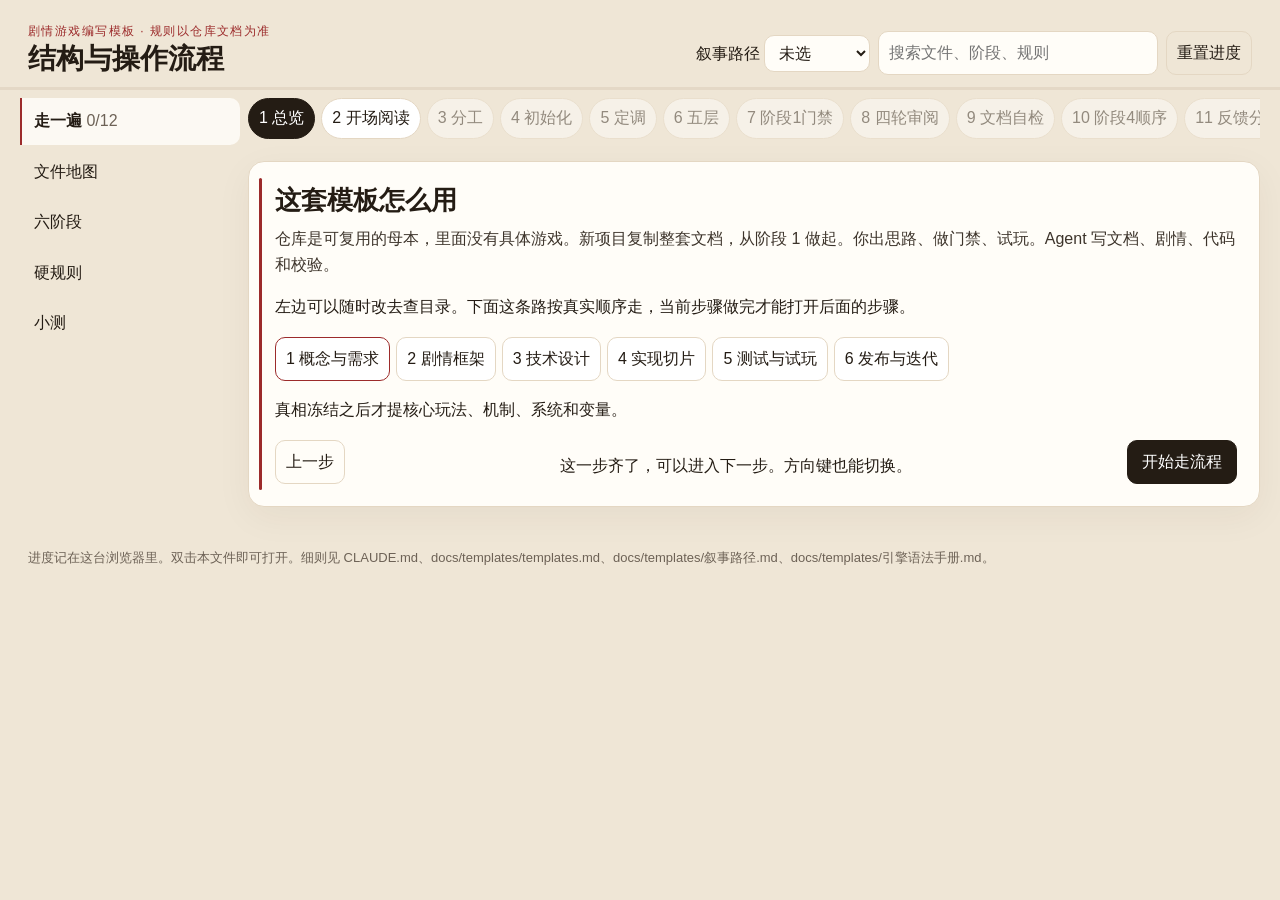
==== commit 35c74650: "workflow-v3.1+v3.2: 引擎语法手册落地与外部审校采纳 - 新增 docs/templates/引擎语法手册.md（§0-§20＋§0.1-0.3＋附录A/B，权威=engine.js" ====
--- a/docs/workflow-guide.html
+++ b/docs/workflow-guide.html
@@ -182,7 +182,7 @@
     </nav>
     <main id="stage"></main>
   </div>
-  <footer>进度记在这台浏览器里。双击本文件即可打开。细则见 CLAUDE.md、docs/templates/templates.md、docs/templates/叙事路径.md。</footer>
+  <footer>进度记在这台浏览器里。双击本文件即可打开。细则见 CLAUDE.md、docs/templates/templates.md、docs/templates/叙事路径.md、docs/templates/引擎语法手册.md。</footer>
 </div>
 <noscript>
   <p>脚本关闭时仍可记住主干：复制仓库后先做初始化清单，再按「定调 → 真相 → 谜面 → 机制 → 系统 → 结局」过阶段 1，然后骨架四轮审阅、文档自检、技术设计、垂直切片、校验试玩、发布。剧情放 story/，引擎用母本预置的 engine.js（零构建，双击 index.html 即玩）。</p>
@@ -360,8 +360,9 @@
     { id: "skel-i", path: "docs/skeleton/index.md", group: "骨架与审阅", phases: ["2"], keys: "跨章 跨区", what: "只记跨章或跨区的边。", more: "出现第一条跨单位跳转时才建。单位内部的跳转留在各章、各区自己的装配图。" },
     { id: "skel-ch", path: "docs/skeleton/chN-短名.md", group: "骨架与审阅", phases: ["2"], keys: "节拍 职责 遭遇 装配", what: "固定分支的一章，或混合型公共脊柱的一章。", more: "四段都写：节拍条、职责表、遭遇卡、装配图。N 和剧情文件的章号一致。" },
     { id: "skel-r", path: "docs/skeleton/region-名.md", group: "骨架与审阅", phases: ["2"], keys: "区域骨架", what: "开放世界或混合型扩展区的遭遇和装配。", more: "定位和差异声明留在区域方案。这个区若有自己的公共脊柱，四段都写。" },
-    { id: "tpl", path: "docs/templates/templates.md", group: "骨架与审阅", phases: ["all"], keys: "模板 节点 schema 变量", what: "共享模板：状态、日志、ADR、节点、变量、结局、初始化清单、引擎接口。", more: "推进一律 choices：单选项即线性，多选项同目标是风味；无 choices 即终点。" },
+    { id: "tpl", path: "docs/templates/templates.md", group: "骨架与审阅", phases: ["all"], keys: "模板 节点 schema 变量", what: "共享模板：状态、日志、ADR、节点、变量、结局、初始化清单。", more: "推进一律 choices：单选项即线性，多选项同目标是风味；无 choices 即终点。" },
     { id: "narr", path: "docs/templates/叙事路径.md", group: "骨架与审阅", phases: ["all"], keys: "开放世界 固定分支 混合 四轮 自检", what: "三条叙事路径在阶段 2–6 的单一规则来源。", more: "审阅、自检、审阅页在 §6，三条路径都保留。" },
+    { id: "engman", path: "docs/templates/引擎语法手册.md", group: "骨架与审阅", phases: ["2", "3", "4"], keys: "引擎 语法 字段 条件 效果 QTE 存档", what: "引擎字段与机制全集，写剧情代码前必读。", more: "与 engine.js 矛盾时以引擎为准，并回改手册。" },
     { id: "board", path: "docs/templates/review-board.html", group: "骨架与审阅", phases: ["2", "5"], keys: "审阅页 标注", what: "成批裁决的空壳。", more: "复制到 docs/reviews/ 再填 JSON。母本里这份壳要留着。" },
     { id: "reviews", path: "docs/reviews/", group: "骨架与审阅", phases: ["2", "5"], keys: "标注 json", what: "某一次审阅页和导出的标注。", more: "需要裁决的矛盾或剧情 bug 达到 3 条才生成。1–2 条在对话里问。" },
     { id: "regions", path: "docs/regions/区域方案-名.md", group: "骨架与审阅", phases: ["2"], keys: "入口契约 差异", what: "开放世界或混合型的单区方案。", more: "含定位、差异声明、入口契约。场景清单只留一行，指向骨架文件。" },
@@ -374,7 +375,7 @@
     { id: "chars", path: "story/characters.js", group: "剧情与代码", phases: ["2"], keys: "角色名", what: "展示名和实体 ID 的对照。", more: "节点里写 char_xx。界面要显示的名字放在这里。" },
     { id: "fore", path: "story/foreshadow.js", group: "剧情与代码", phases: ["2", "4", "5"], keys: "伏笔 红鲱鱼", what: "固定分支和混合型的伏笔台账。", more: "埋下时登记，收回时改状态。刻意不回收的标 herring，并写明意图。" },
     { id: "nodes", path: "story/*.js", group: "剧情与代码", phases: ["2", "4"], keys: "节点 next choices", what: "剧情节点。自检通过之后才从骨架落地。", more: "允许行内注释：伏笔、选择影响、文件头结构图。" },
-    { id: "engine", path: "engine.js · index.html · style.css", group: "剧情与代码", phases: ["3", "4"], keys: "引擎 起步包 零构建", what: "母本预置参考引擎（ADR-0010），源自 930 实战。", more: "零构建，双击 index.html 即玩。项目机制在 story 层实现，不改引擎核心；接口速查见 templates.md §14。" },
+    { id: "engine", path: "engine.js · index.html · style.css", group: "剧情与代码", phases: ["3", "4"], keys: "引擎 起步包 零构建", what: "母本预置参考引擎（ADR-0010），源自 930 实战。", more: "零构建，双击 index.html 即玩。项目机制在 story 层实现，不改引擎核心；字段与机制语法见 docs/templates/引擎语法手册.md。" },
     { id: "val", path: "tests/story-validation/validate.js", group: "剧情与代码", phases: ["2", "3", "5"], keys: "校验 死路 节奏", what: "母本自带的校验：schema、图遍历、节奏粗检。", more: "阶段 2 起可以跑。阶段 3 按项目加规则。阶段 5 全量跑，并把报告放进 tests/reports/。" },
     { id: "mini", path: "tests/story-validation/fixtures/mini", group: "剧情与代码", phases: ["3", "5"], keys: "冒烟", what: "一份应该全绿的迷你样例。", more: "用来确认校验脚本本身还能跑。" }
   ];
